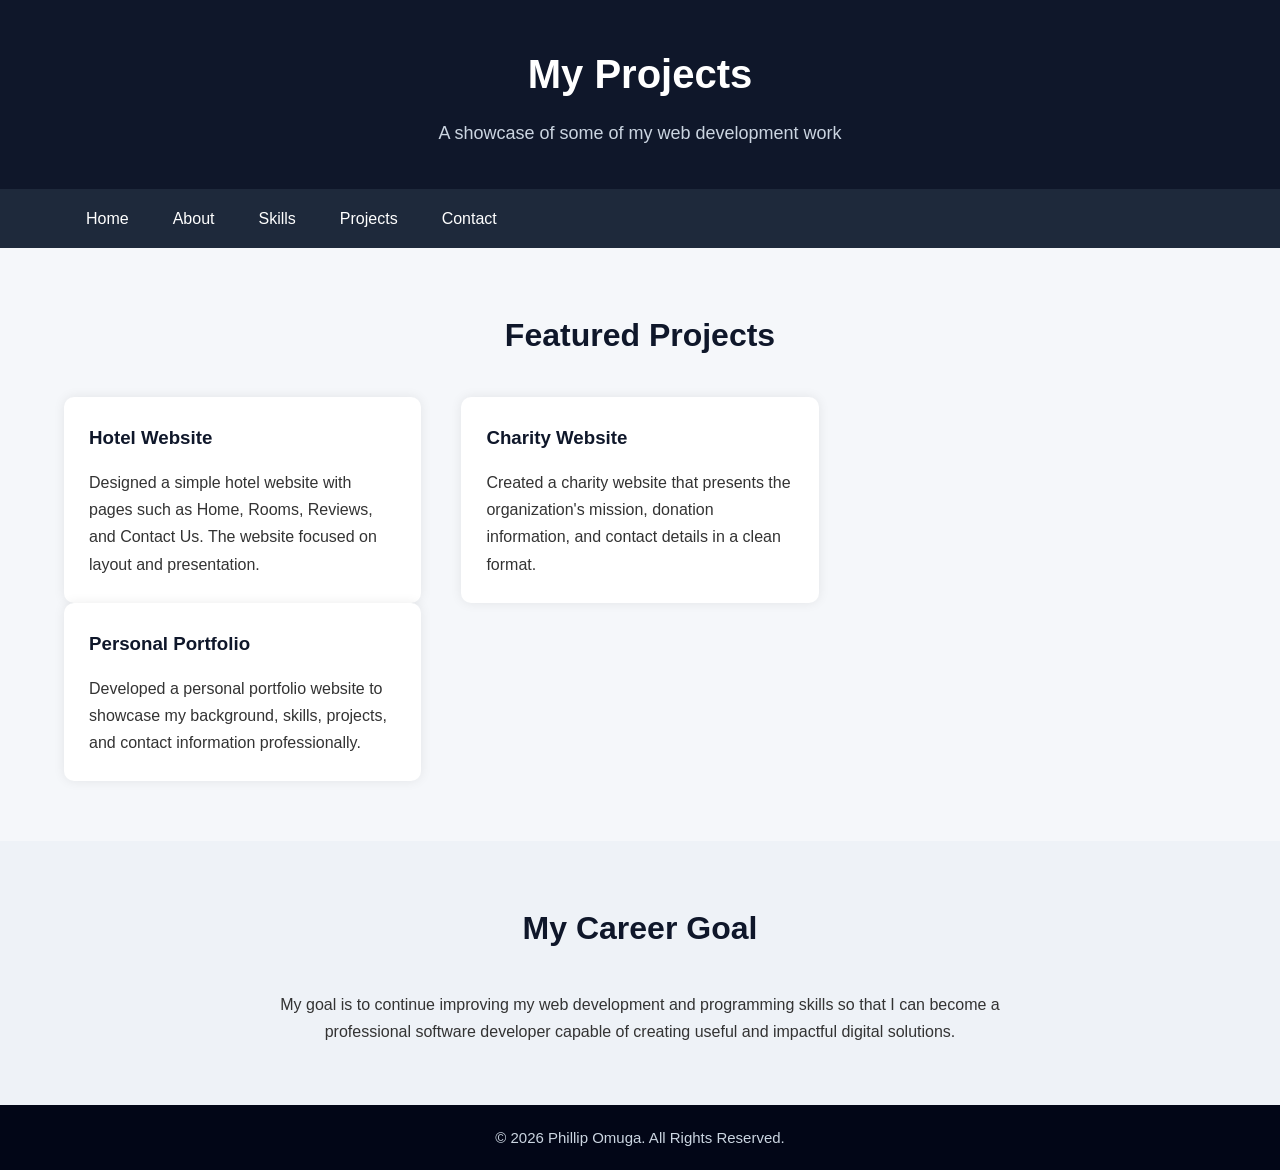
==== projects.html @ 1b5aeac4 "Add files via upload" ====
<!DOCTYPE html>
<html lang="en">
<head>
    <meta charset="UTF-8">
    <meta name="viewport" content="width=device-width, initial-scale=1.0">
    <title>Phillip Omuga | Projects</title>
    <link rel="stylesheet" href="index.css">
</head>
<body>

    <!-- Header -->
    <header>
        <div class="container">
            <h1>My Projects</h1>
            <p>A showcase of some of my web development work</p>
        </div>
    </header>

    <!-- Navigation -->
    <nav>
        <div class="container">
            <ul>
                <li><a href="index.html">Home</a></li>
                <li><a href="index.html#about">About</a></li>
                <li><a href="index.html#skills">Skills</a></li>
                <li><a href="projects.html">Projects</a></li>
                <li><a href="index.html#contact">Contact</a></li>
            </ul>
        </div>
    </nav>

    <!-- Projects Section -->
    <section class="section">
        <div class="container">
            <h2 class="section-title">Featured Projects</h2>

            <div class="project-box">
                <h3>Hotel Website</h3>
                <p>
                    Designed a simple hotel website with pages such as Home, Rooms,
                    Reviews, and Contact Us. The website focused on layout and presentation.
                </p>
            </div>

            <div class="project-box">
                <h3>Charity Website</h3>
                <p>
                    Created a charity website that presents the organization's mission,
                    donation information, and contact details in a clean format.
                </p>
            </div>

            <div class="project-box">
                <h3>Personal Portfolio</h3>
                <p>
                    Developed a personal portfolio website to showcase my background,
                    skills, projects, and contact information professionally.
                </p>
            </div>

            <div class="clearfix"></div>
        </div>
    </section>

    <!-- Extra Section -->
    <section class="section light-bg">
        <div class="container">
            <h2 class="section-title">My Career Goal</h2>
            <p style="text-align: center; max-width: 800px; margin: auto;">
                My goal is to continue improving my web development and programming skills
                so that I can become a professional software developer capable of creating
                useful and impactful digital solutions.
            </p>
        </div>
    </section>

    <!-- Footer -->
    <footer>
        <p>&copy; 2026 Phillip Omuga. All Rights Reserved.</p>
    </footer>

</body>
</html>
---- index.css ----
/* General Reset */
* {
    margin: 0;
    padding: 0;
    box-sizing: border-box;
}

body {
    font-family: Arial, sans-serif;
    line-height: 1.7;
    background-color: #f5f7fa;
    color: #333;
}

.container {
    width: 90%;
    margin: auto;
}

.clearfix {
    clear: both;
}

/* Header */
header {
    background-color: #0f172a;
    color: white;
    text-align: center;
    padding: 40px 20px;
}

header h1 {
    font-size: 40px;
    margin-bottom: 10px;
}

header p {
    font-size: 18px;
    color: #cbd5e1;
}

/* Navigation */
nav {
    background-color: #1e293b;
    overflow: hidden;
}

nav ul {
    list-style: none;
}

nav ul li {
    float: left;
}

nav ul li a {
    display: block;
    color: white;
    text-decoration: none;
    padding: 16px 22px;
    transition: 0.3s;
}

nav ul li a:hover {
    background-color: #2563eb;
}

/* Hero Section */
.hero {
    background-color: white;
    padding: 60px 0;
}

.hero-text {
    width: 55%;
    float: left;
    padding-right: 30px;
    padding-top: 40px;
}

.hero-text h2 {
    font-size: 36px;
    color: #0f172a;
    margin-bottom: 20px;
}

.hero-text p {
    font-size: 18px;
    margin-bottom: 25px;
    color: #555;
}

.hero-image {
    width: 40%;
    float: right;
    text-align: center;
}

.hero-image img {
    width: 100%;
    max-width: 300px;
    border-radius: 12px;
    box-shadow: 0 0 15px rgba(0,0,0,0.15);
}

.btn {
    display: inline-block;
    background-color: #2563eb;
    color: white;
    padding: 12px 24px;
    text-decoration: none;
    border-radius: 6px;
    font-weight: bold;
}

.btn:hover {
    background-color: #1d4ed8;
}

/* Sections */
.section {
    padding: 60px 0;
}

.section-title {
    text-align: center;
    font-size: 32px;
    margin-bottom: 35px;
    color: #0f172a;
}

.light-bg {
    background-color: #eef2f7;
}

/* Skills */
.skill-box {
    width: 23%;
    float: left;
    background-color: white;
    margin-right: 2%;
    padding: 20px;
    text-align: center;
    border-radius: 10px;
    box-shadow: 0 0 12px rgba(0,0,0,0.08);
}

.skill-box:last-child {
    margin-right: 0;
}

.skill-box h3 {
    color: #2563eb;
    margin-bottom: 12px;
}

/* Projects */
.project-box {
    width: 31%;
    float: left;
    margin-right: 3.5%;
    background-color: white;
    padding: 25px;
    border-radius: 10px;
    box-shadow: 0 0 12px rgba(0,0,0,0.08);
}

.project-box:last-child {
    margin-right: 0;
}

.project-box h3 {
    margin-bottom: 15px;
    color: #0f172a;
}

/* Contact Section */
.dark-section {
    background-color: #0f172a;
    color: white;
}

.white {
    color: white;
}

.contact-info {
    width: 40%;
    float: left;
    padding-right: 30px;
}

.contact-info p {
    margin-bottom: 15px;
    font-size: 17px;
}

.contact-form {
    width: 55%;
    float: right;
}

.contact-form input,
.contact-form textarea {
    width: 100%;
    padding: 14px;
    margin-bottom: 15px;
    border: none;
    border-radius: 6px;
    font-size: 16px;
}

.contact-form button {
    background-color: #2563eb;
    color: white;
    border: none;
    padding: 14px 24px;
    font-size: 16px;
    border-radius: 6px;
    cursor: pointer;
}

.contact-form button:hover {
    background-color: #1d4ed8;
}

/* Footer */
footer {
    background-color: #020617;
    color: #cbd5e1;
    text-align: center;
    padding: 20px;
    font-size: 15px;
}

/* Responsive */
@media (max-width: 768px) {
    nav ul li {
        float: none;
        text-align: center;
    }

    .hero-text,
    .hero-image,
    .contact-info,
    .contact-form,
    .skill-box,
    .project-box {
        width: 100%;
        float: none;
        margin-right: 0;
        margin-bottom: 20px;
    }

    .hero-text {
        padding-right: 0;
        text-align: center;
    }

    .hero-image {
        margin-top: 20px;
    }
}
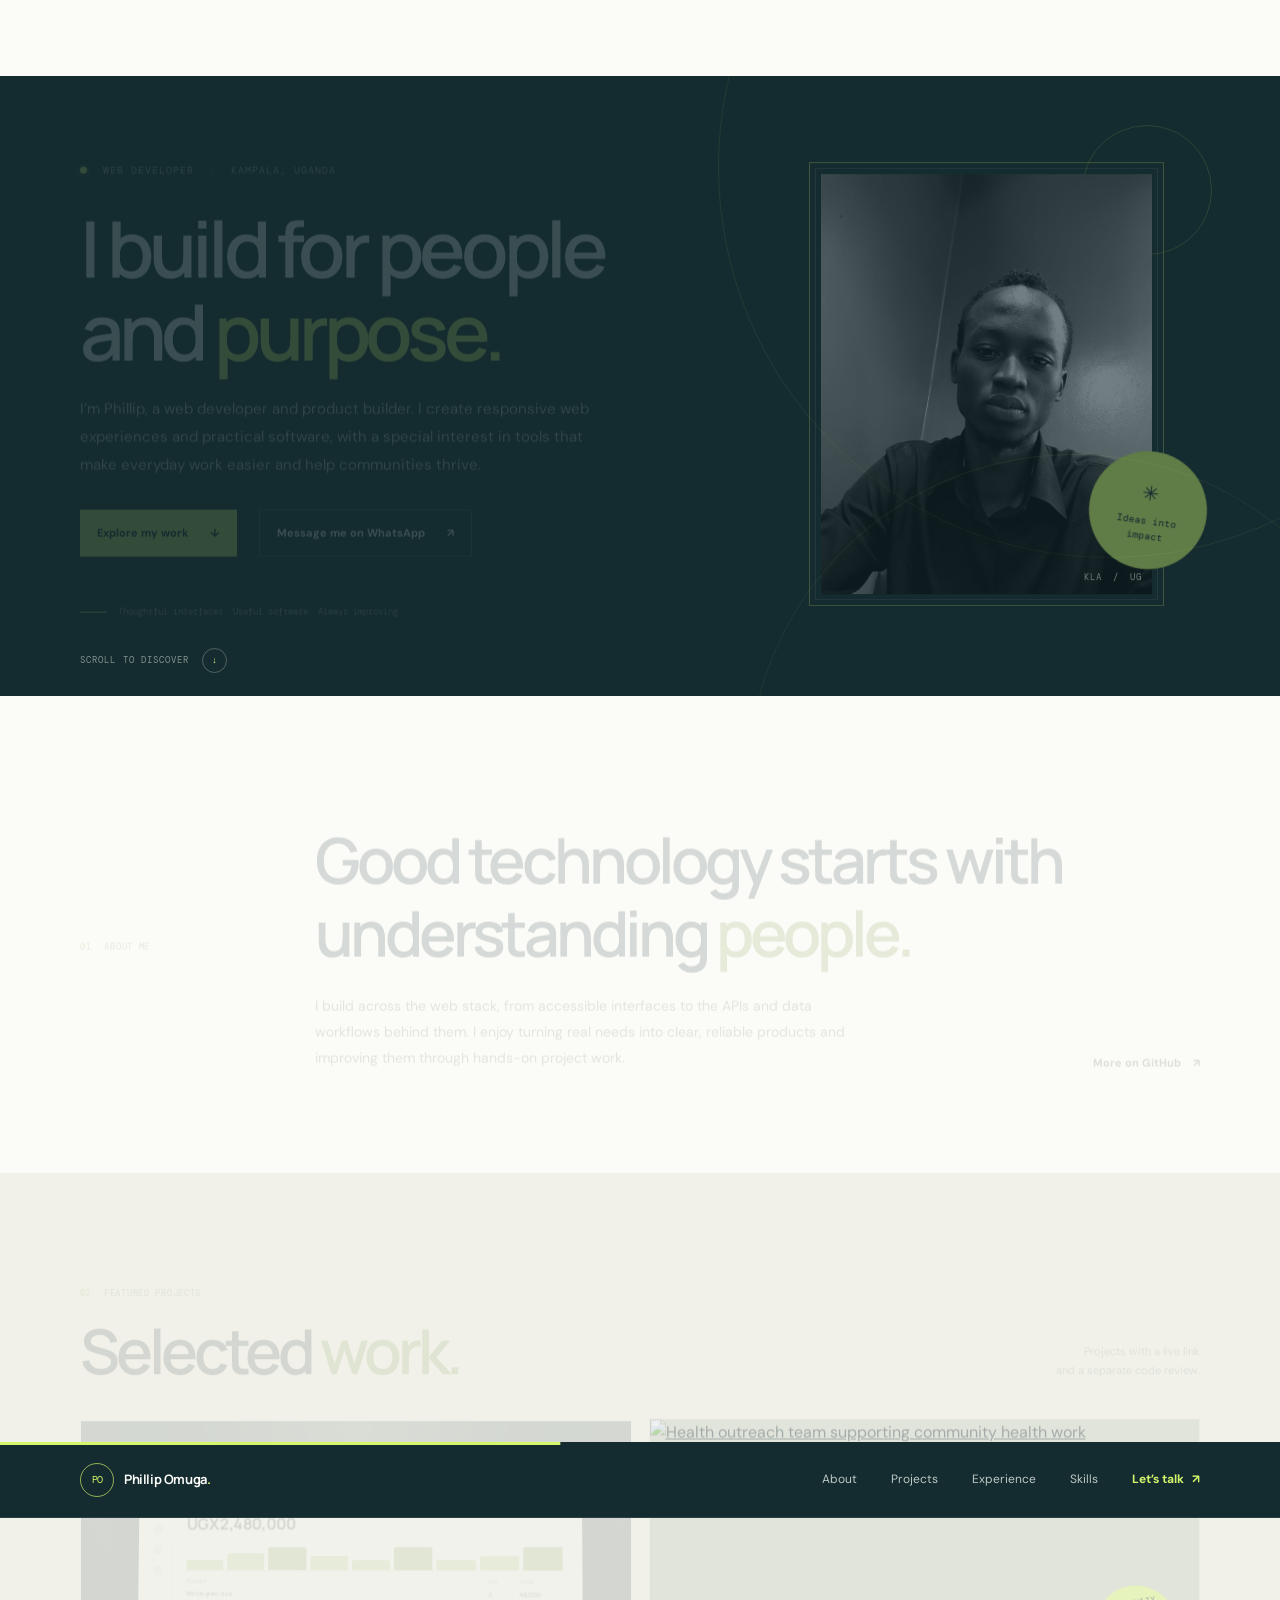
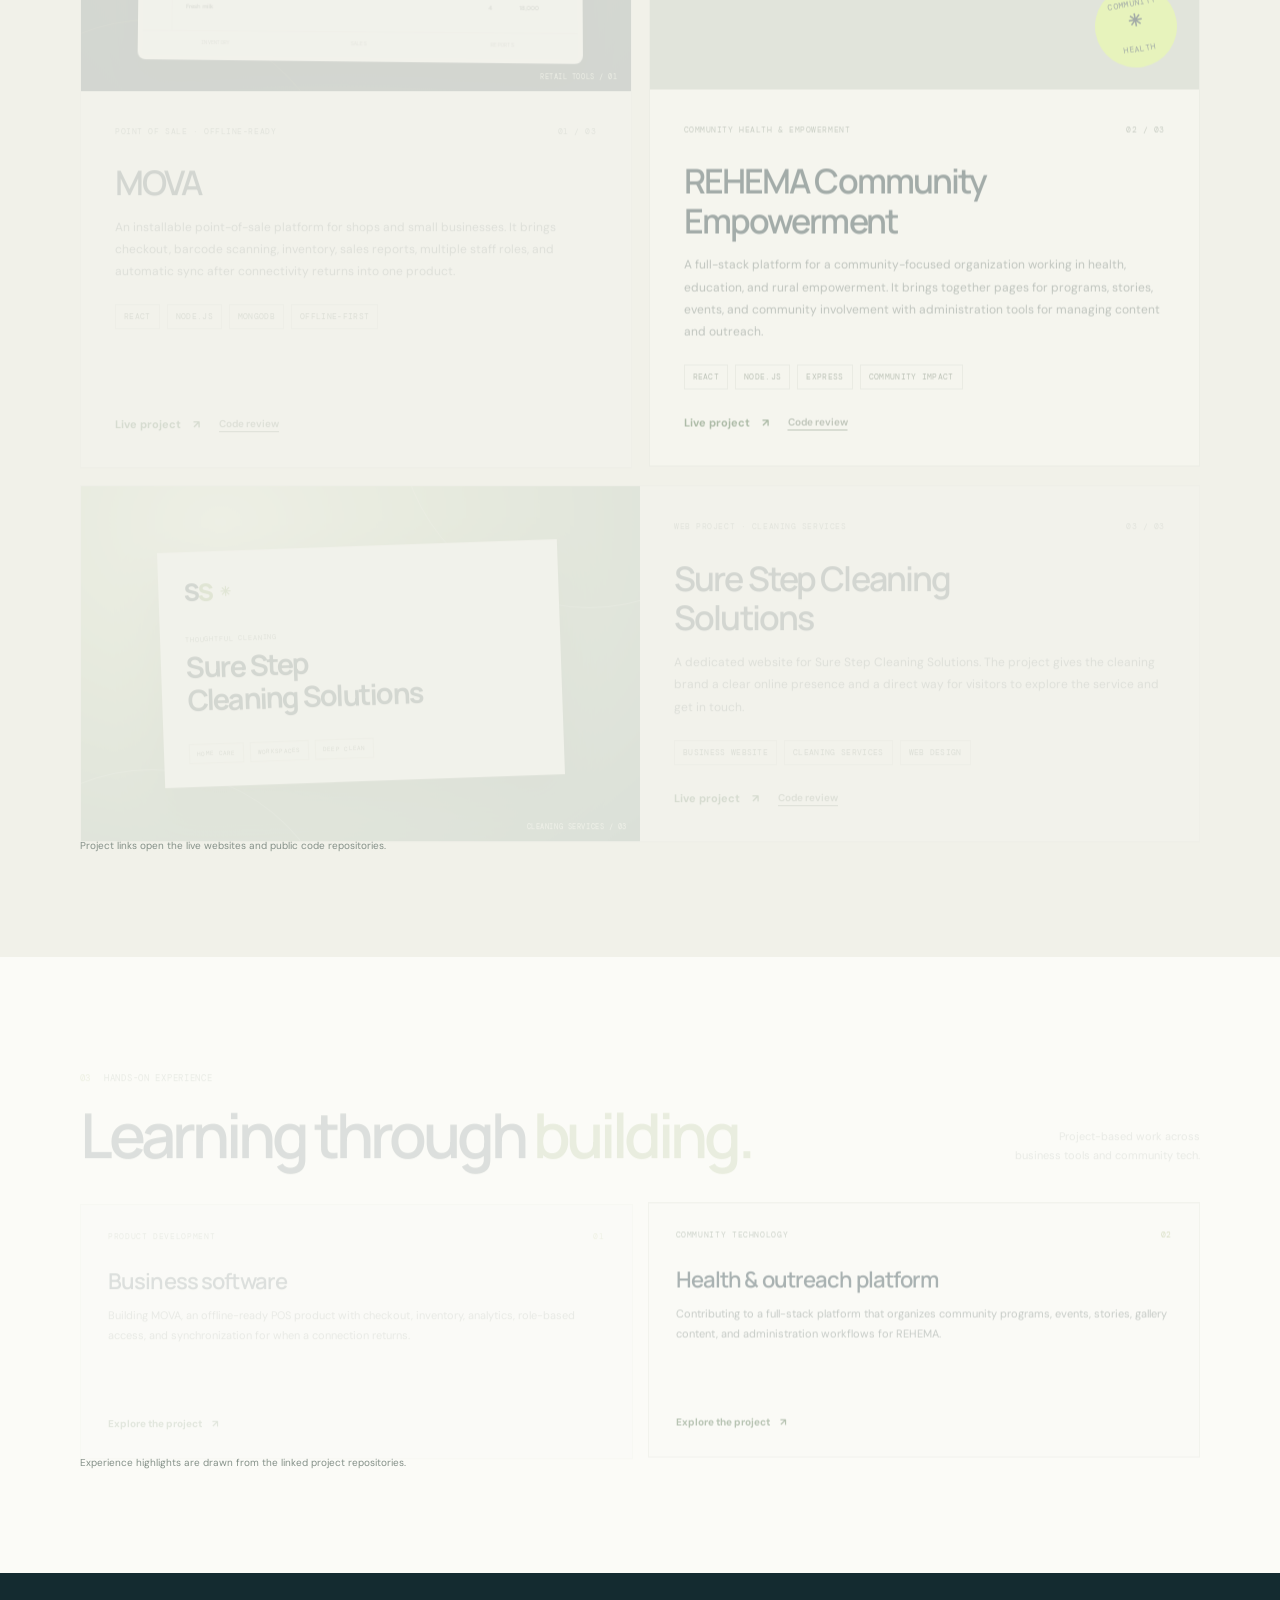
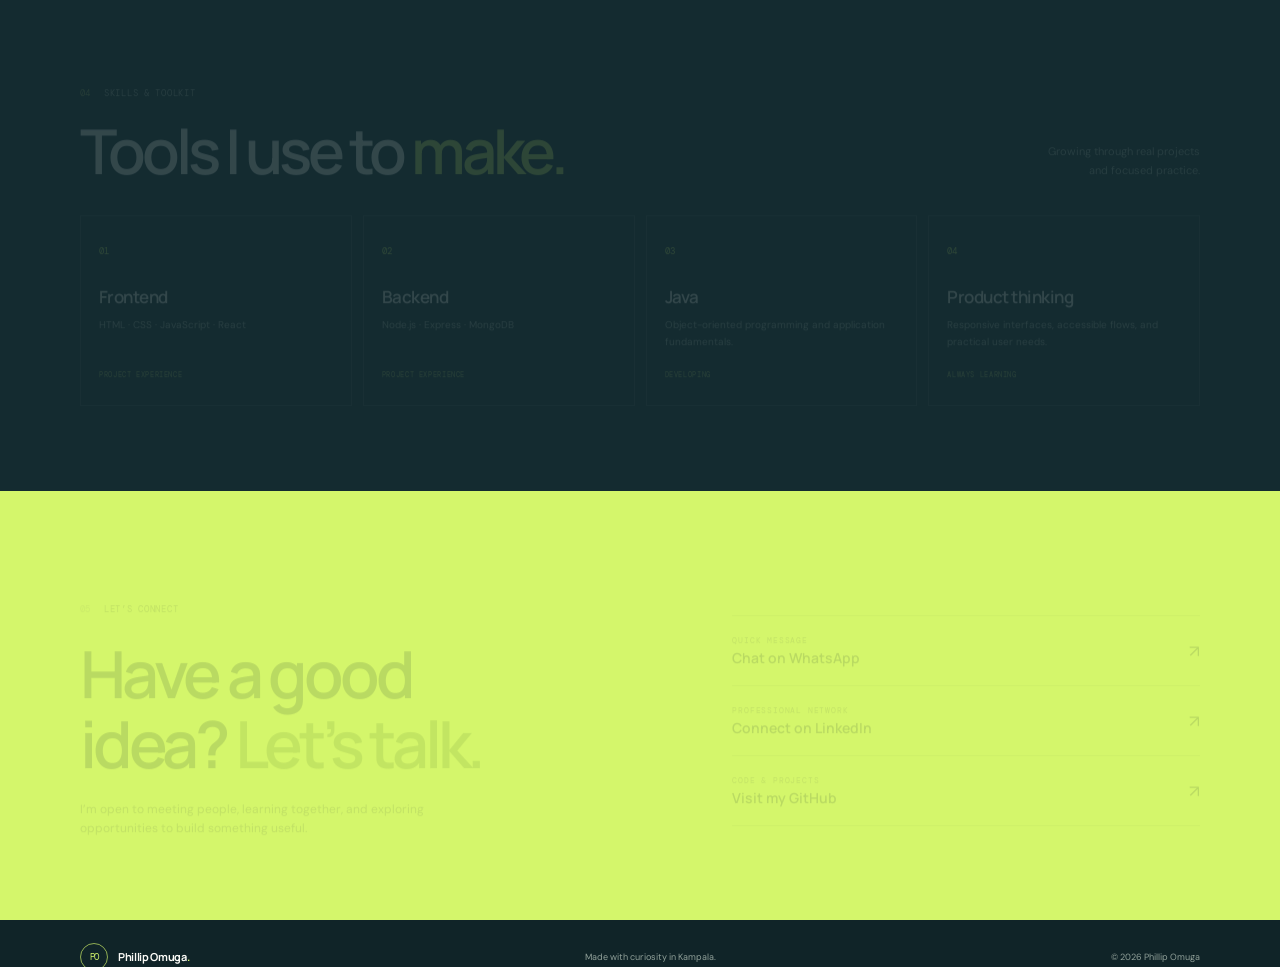
==== commit c42503e2: "Improve portfolio design and SEO" ====
--- a/projects.html
+++ b/projects.html
@@ -1,83 +1,13 @@
-<!DOCTYPE html>
-<html lang="en">
-<head>
-    <meta charset="UTF-8">
-    <meta name="viewport" content="width=device-width, initial-scale=1.0">
-    <title>Phillip Omuga | Projects</title>
-    <link rel="stylesheet" href="index.css">
-</head>
-<body>
-
-    <!-- Header -->
-    <header>
-        <div class="container">
-            <h1>My Projects</h1>
-            <p>A showcase of some of my web development work</p>
-        </div>
-    </header>
-
-    <!-- Navigation -->
-    <nav>
-        <div class="container">
-            <ul>
-                <li><a href="index.html">Home</a></li>
-                <li><a href="index.html#about">About</a></li>
-                <li><a href="index.html#skills">Skills</a></li>
-                <li><a href="projects.html">Projects</a></li>
-                <li><a href="index.html#contact">Contact</a></li>
-            </ul>
-        </div>
-    </nav>
-
-    <!-- Projects Section -->
-    <section class="section">
-        <div class="container">
-            <h2 class="section-title">Featured Projects</h2>
-
-            <div class="project-box">
-                <h3>Hotel Website</h3>
-                <p>
-                    Designed a simple hotel website with pages such as Home, Rooms,
-                    Reviews, and Contact Us. The website focused on layout and presentation.
-                </p>
-            </div>
-
-            <div class="project-box">
-                <h3>Charity Website</h3>
-                <p>
-                    Created a charity website that presents the organization's mission,
-                    donation information, and contact details in a clean format.
-                </p>
-            </div>
-
-            <div class="project-box">
-                <h3>Personal Portfolio</h3>
-                <p>
-                    Developed a personal portfolio website to showcase my background,
-                    skills, projects, and contact information professionally.
-                </p>
-            </div>
-
-            <div class="clearfix"></div>
-        </div>
-    </section>
-
-    <!-- Extra Section -->
-    <section class="section light-bg">
-        <div class="container">
-            <h2 class="section-title">My Career Goal</h2>
-            <p style="text-align: center; max-width: 800px; margin: auto;">
-                My goal is to continue improving my web development and programming skills
-                so that I can become a professional software developer capable of creating
-                useful and impactful digital solutions.
-            </p>
-        </div>
-    </section>
-
-    <!-- Footer -->
-    <footer>
-        <p>&copy; 2026 Phillip Omuga. All Rights Reserved.</p>
-    </footer>
-
-</body>
-</html>+<!doctype html>
+<html lang="en">
+<head>
+  <meta charset="utf-8">
+  <meta name="viewport" content="width=device-width, initial-scale=1">
+  <meta http-equiv="refresh" content="0; url=index.html#work">
+  <link rel="canonical" href="index.html#work">
+  <title>Projects — Phillip Omuga</title>
+</head>
+<body>
+  <p>Projects have moved to <a href="index.html#work">the portfolio homepage</a>.</p>
+</body>
+</html>
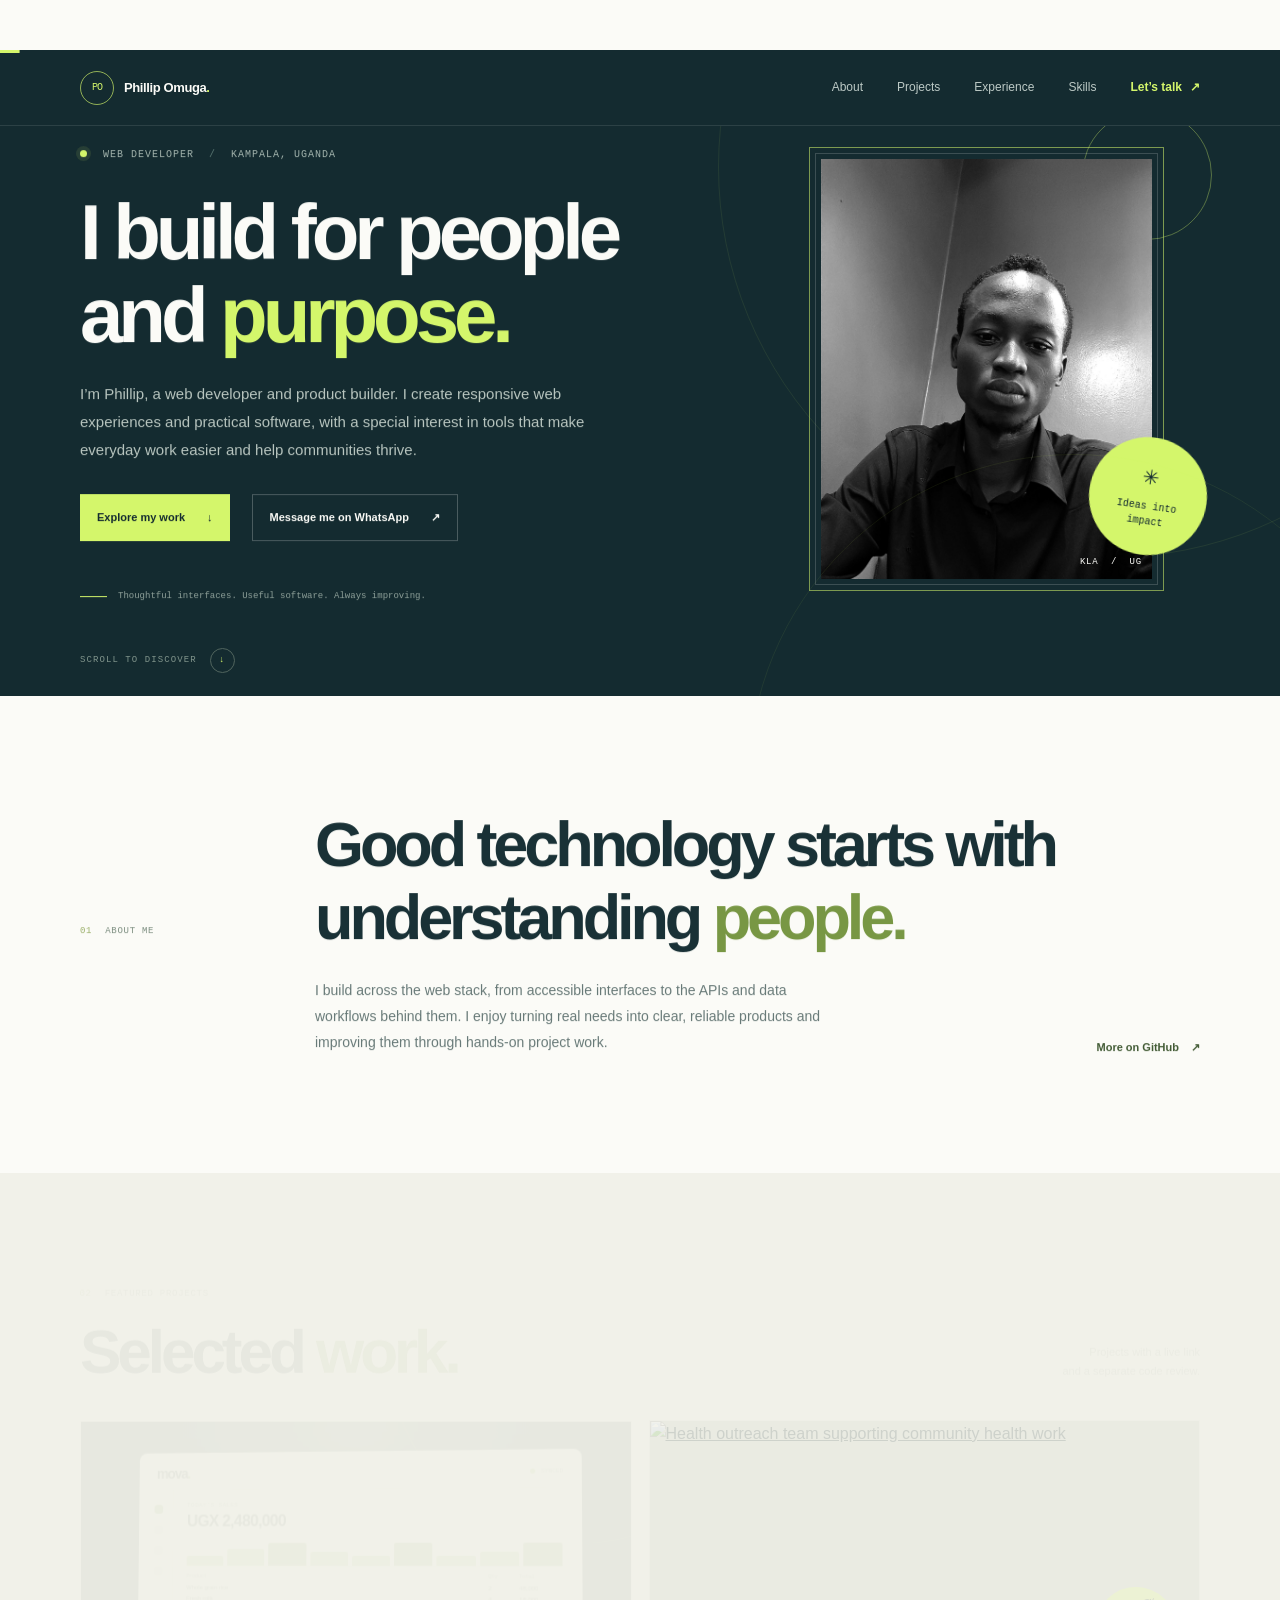
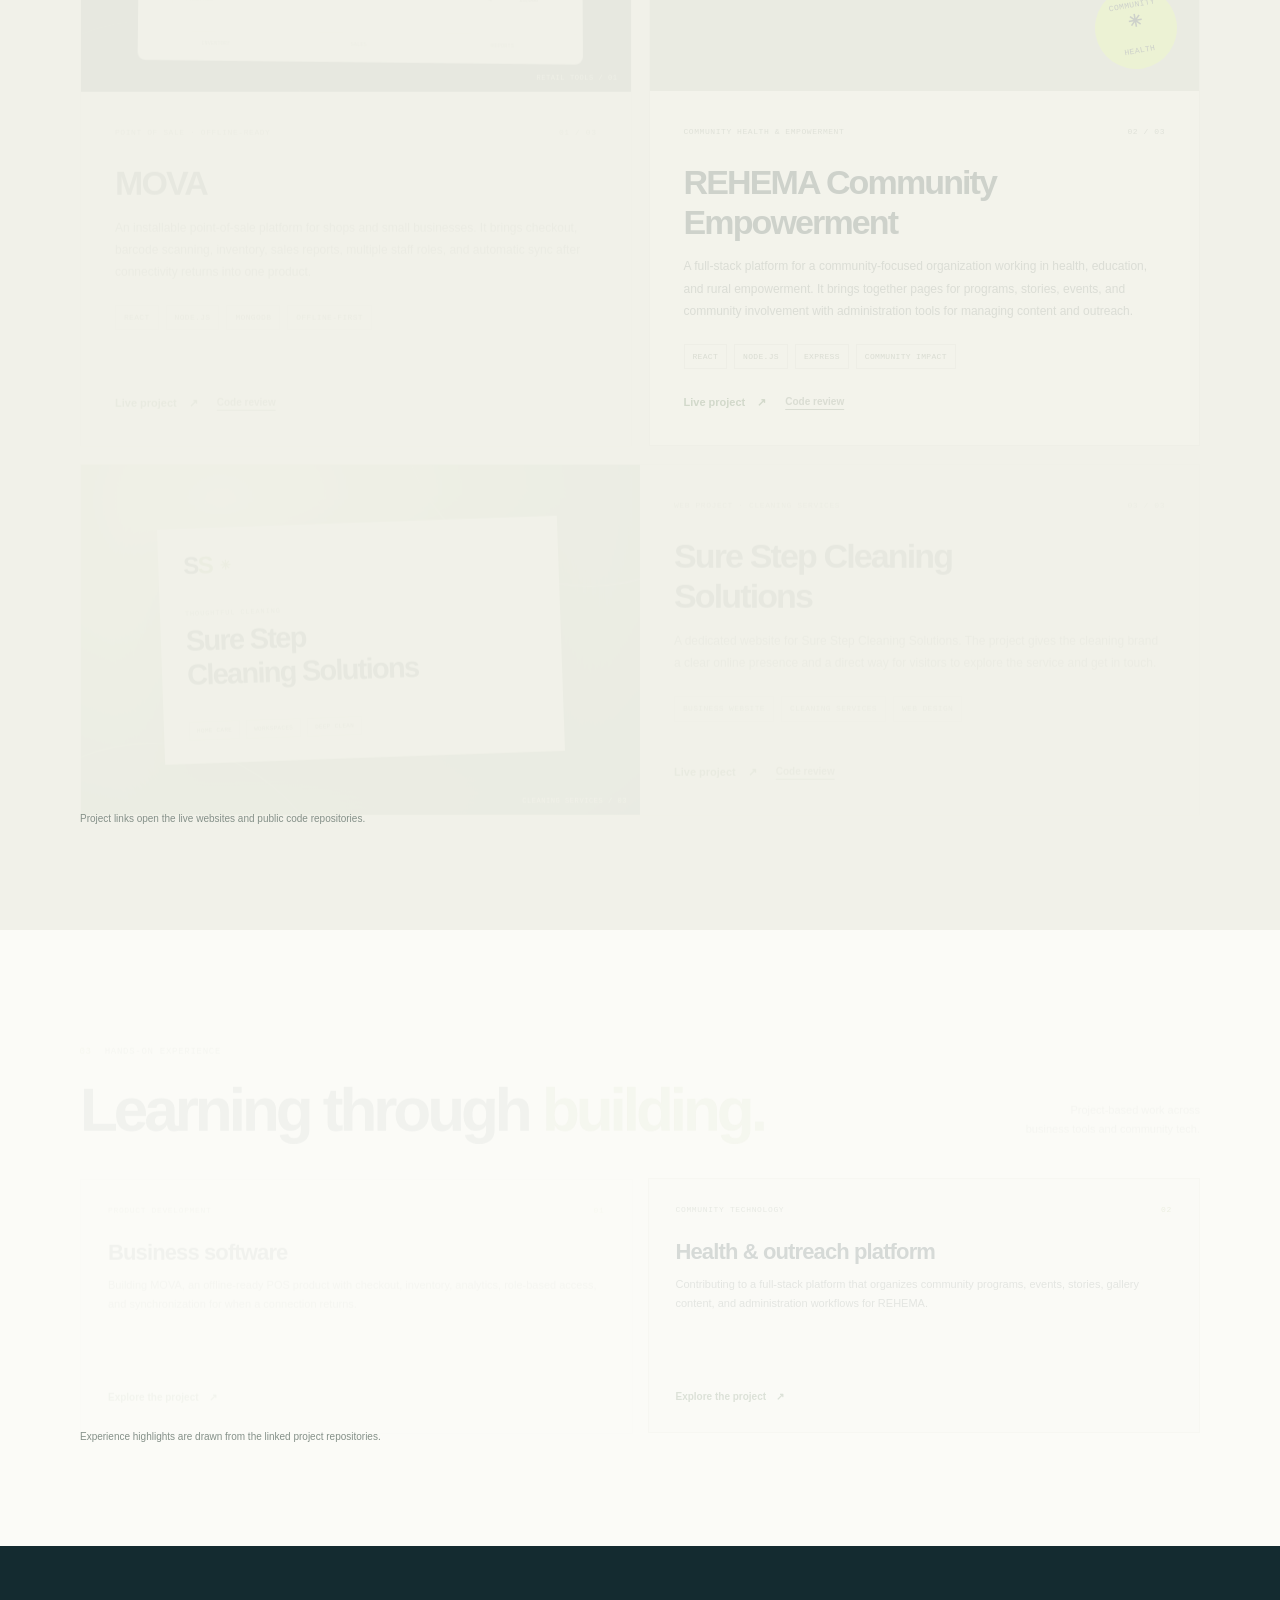
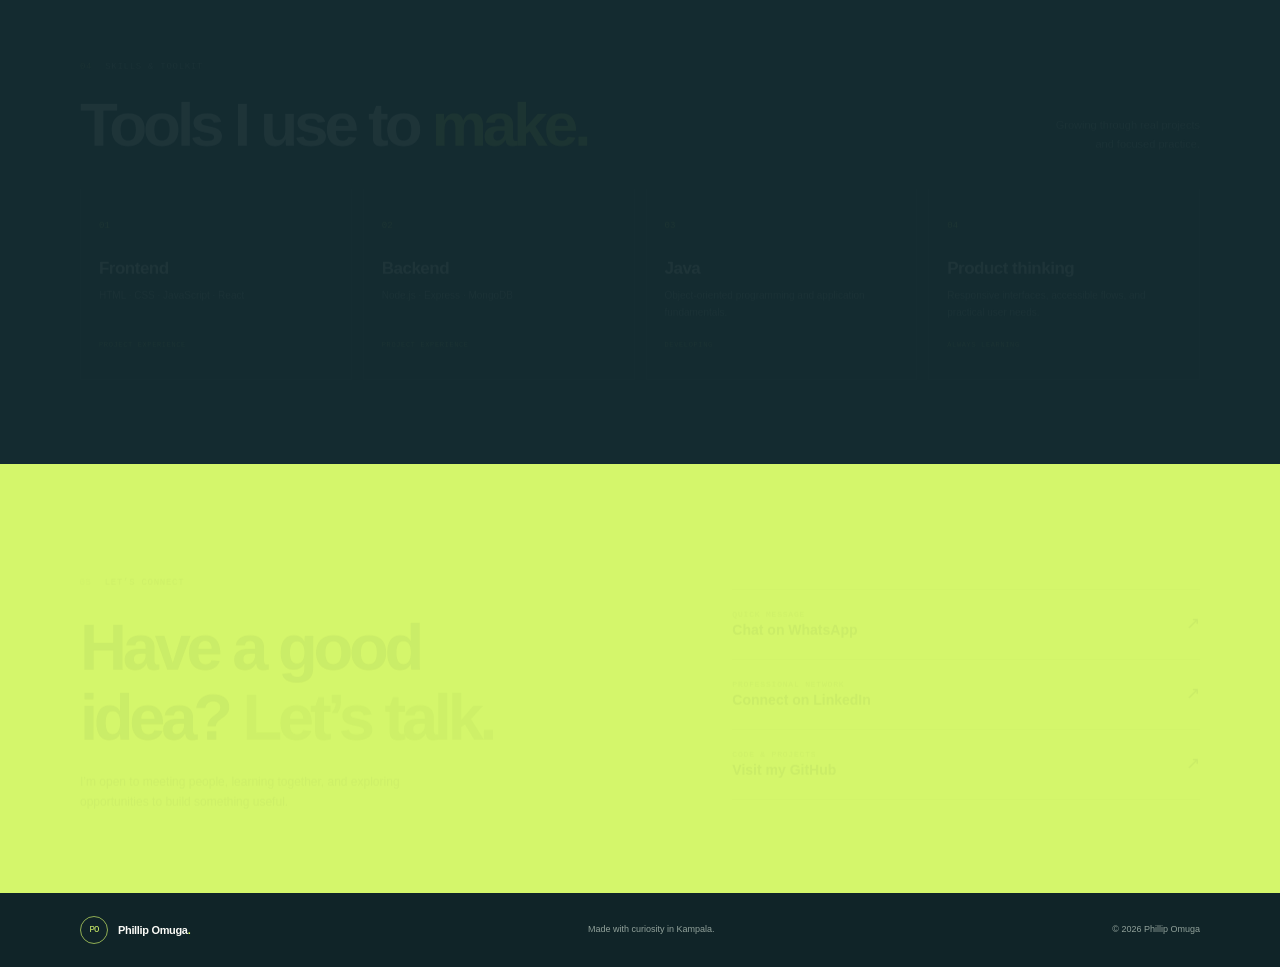
==== commit ff72ee47: "Strengthen portfolio name SEO" ====
--- a/projects.html
+++ b/projects.html
@@ -3,11 +3,11 @@
 <head>
   <meta charset="utf-8">
   <meta name="viewport" content="width=device-width, initial-scale=1">
-  <meta http-equiv="refresh" content="0; url=index.html#work">
-  <link rel="canonical" href="index.html#work">
+  <meta http-equiv="refresh" content="0; url=https://phillipstrnt.github.io/personal-portfolio/#work">
+  <link rel="canonical" href="https://phillipstrnt.github.io/personal-portfolio/">
   <title>Projects — Phillip Omuga</title>
 </head>
 <body>
-  <p>Projects have moved to <a href="index.html#work">the portfolio homepage</a>.</p>
+  <p>Projects have moved to <a href="https://phillipstrnt.github.io/personal-portfolio/#work">Phillip Omuga’s portfolio homepage</a>.</p>
 </body>
 </html>
